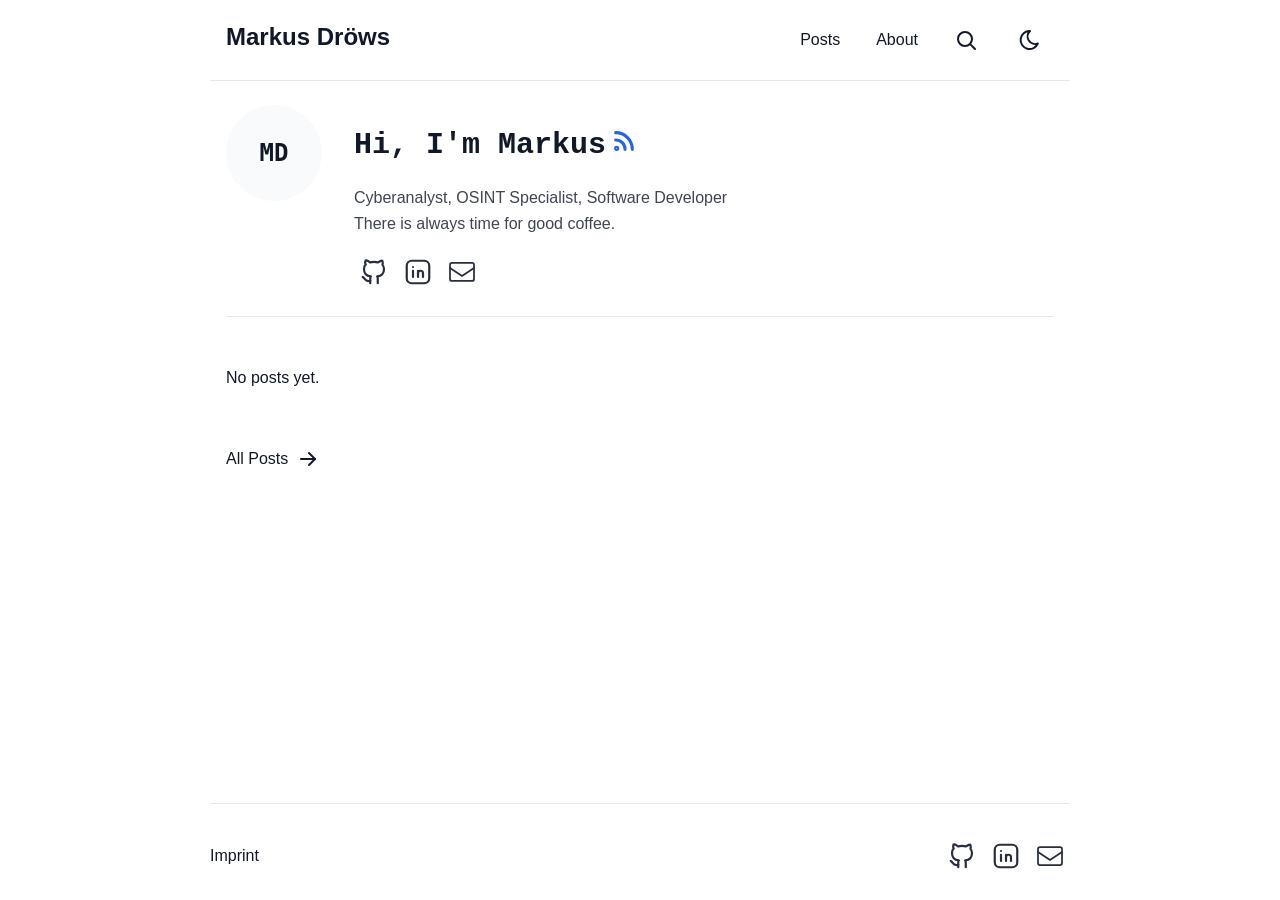
==== index.html @ 911dc452 "Initial commit by user" ====
<!DOCTYPE html>
<html lang="en">
<head>
    <meta charset="UTF-8">
    <meta name="viewport" content="width=device-width, initial-scale=1.0">
    <meta http-equiv="Content-Security-Policy" content="default-src 'none'; script-src 'self' 'sha256-+HMBJoeKaKxVa9408/956eni2EsOABhFgl+DxfxIeEg='; style-src 'self' 'unsafe-inline' https://fonts.googleapis.com; font-src https://fonts.gstatic.com; img-src 'self' data:; connect-src 'self'; frame-ancestors 'none';">
    <title>Markus Dröws</title>
    <meta name="description" content="Markus Dröws - Cyberanalyst, OSINT Specialist, Software Developer">
    <link rel="icon" type="image/x-icon" href="/favicon.ico">
    <link rel="preconnect" href="https://fonts.googleapis.com">
    <link rel="preconnect" href="https://fonts.gstatic.com" crossorigin>
    <link href="https://fonts.googleapis.com/css2?family=Fira+Code:wght@400;600&family=Nunito:wght@400;600;700&display=swap" rel="stylesheet">
    <script src="/js/marked.min.js" defer></script>
    <script src="/js/purify.min.js" defer></script>
    <script src="/js/posts.js" defer></script>
    <script src="/js/components.js" defer></script>
    <script src="/script.js" defer></script>
    <link rel="stylesheet" href="/styles.css">
    <style>
        h1, h2 { font-family: 'Liberation Mono', monospace; }
        body, h3, h4, h5, h6, p, a, li { font-family: 'Nunito', sans-serif; }
    </style>
</head>
<body>
    <header></header>

    <main id="main-content">
        <section id="hero">
            <div class="hero-content">
                <a href="about/" class="avatar-link">
                    <div class="avatar-placeholder">MD</div>
                </a>
                <div class="hero-text">
                    <div class="title-row">
                        <h1>Hi, I'm Markus</h1>
                        <a target="_blank" href="rss.xml" class="rss-link" aria-label="rss feed" title="RSS Feed">
                            <svg width="20" height="20" viewBox="0 0 24 24" fill="none" stroke="currentColor" stroke-width="2" stroke-linecap="round" stroke-linejoin="round">
                                <circle cx="5" cy="19" r="1"></circle>
                                <path d="M4 4a16 16 0 0 1 16 16"></path>
                                <path d="M4 11a9 9 0 0 1 9 9"></path>
                            </svg>
                        </a>
                    </div>
                    <p>
                        Cyberanalyst, OSINT Specialist, Software Developer<br>
                        There is always time for good coffee.
                    </p>
                    <div class="social-links">
                        <!-- GitHub -->
<a href="https://github.com/trabigator" class="social-link" title="GitHub">
<svg viewBox="0 0 24 24" width="24" height="24" fill="none"
stroke="currentColor" stroke-width="1.75"
stroke-linecap="round" stroke-linejoin="round">
<path d="M9 19c-4 1.5-4-2-6-3"/>
<path d="M15 21v-3.5c0-1 .1-1.5-.5-2 3-.35 5.5-1.5 5.5-6
0-1.2-.4-2.3-1.2-3.2.1-.3.5-1.6-.1-3.3
0 0-1.1-.3-3.5 1.3a11.8 11.8 0 0 0-6.4 0
C6.4 2.4 5.3 2.7 5.3 2.7c-.6 1.7-.2 3 .1 3.3
A4.6 4.6 0 0 0 4 9.5c0 4.5 2.5 5.6 5.5 6
-.6.5-.6 1.2-.5 2V21"/>
</svg>
</a>

<!-- X
<a href="#" class="social-link" title="X">
<svg viewBox="0 0 24 24" width="24" height="24" fill="none"
stroke="currentColor" stroke-width="1.75"
stroke-linecap="round" stroke-linejoin="round">
<path d="M4 4L20 20"/>
<path d="M20 4L4 20"/>
</svg>
</a>
-->
<!-- Bluesky
<a href="#" class="social-link" title="Bluesky">
<svg viewBox="0 0 24 24" width="24" height="24" fill="none"
stroke="currentColor" stroke-width="1.75"
stroke-linecap="round" stroke-linejoin="round">
<path d="M12 12c-1.5-2.5-4.5-5.5-7-7-1-.6-2-.4-2 .7
0 1.2.3 4 .6 5 .7 2.2 3 3 5.3 2.7
-2.8.5-5.2 1.7-2 5 3.5 3.6 4.6-.7 5.1-2.7
.5 2 1.6 6.3 5.1 2.7 3.2-3.3.8-4.5-2-5
2.3.3 4.6-.5 5.3-2.7.3-1 .6-3.8.6-5
0-1.1-1-1.3-2-.7-2.5 1.5-5.5 4.5-7 7z"/>
</svg>
</a>
-->
<!-- LinkedIn -->
<a href="https://www.linkedin.com/in/markus-d140821" class="social-link" title="LinkedIn">
<svg viewBox="0 0 24 24" width="24" height="24" fill="none"
stroke="currentColor" stroke-width="1.75"
stroke-linecap="round" stroke-linejoin="round">
<rect x="3" y="3" width="18" height="18" rx="4"/>
<path d="M8 11v5"/>
<path d="M8 8v.01"/>
<path d="M12 16v-5"/>
<path d="M16 16v-3a2 2 0 0 0-4 0"/>
</svg>
</a>

<!-- Email -->
<a href="mailto:markusword.de@proton.me" class="social-link" title="Email">
<svg width="28" height="18" viewBox="0 0 30 24" fill="none"
     stroke="currentColor" stroke-width="1.75"
     stroke-linecap="round" stroke-linejoin="round">
  <rect x="3" y="3" width="24" height="18" rx="2"></rect>
  <path d="M3 8l12 8 12-8"></path>
</svg>
</a>
                    </div>
                </div>
            </div>
        </section>
        <div class="divider"></div>

        <section id="recent-posts">
            <ul>
            </ul>
        </section>
        <div class="all-posts-link">
            <a href="posts/">
                All Posts
                <svg width="24" height="24" viewBox="0 0 24 24" fill="none" stroke="currentColor" stroke-width="2" stroke-linecap="round" stroke-linejoin="round">
                    <path d="M5 12h14"></path>
                    <path d="M13 18l6 -6"></path>
                    <path d="M13 6l6 6"></path>
                </svg>
            </a>
        </div>
    </main>

    <footer></footer>

    <script>
        document.addEventListener('DOMContentLoaded', async () => {
            const postsContainer = document.querySelector('#recent-posts ul');
            if (postsContainer) {
                const posts = await PostLoader.fetchPosts();
                PostLoader.renderPostList(posts.slice(0, 7), postsContainer);
            }
        });
    </script>
</body>
</html>
---- styles.css ----
@view-transition {
  navigation: auto;
}

:root {
    --bg-primary: #ffffff;
    --bg-secondary: #f9fafb;
    --text-primary: #111827;
    --text-secondary: #6b7280;
    --accent: #2563eb;
    --border: #e5e7eb;
    --icon-stroke: #6b7280;
}

[data-theme="dark"] {
    --bg-primary: #111827;
    --bg-secondary: #1f2937;
    --text-primary: #f9fafb;
    --text-secondary: #9ca3af;
    --accent: #60a5fa;
    --border: #374151;
    --icon-stroke: #9ca3af;
}

* {
    margin: 0;
    padding: 0;
    box-sizing: border-box;
}

html {
    font-family: -apple-system, BlinkMacSystemFont, "Segoe UI", Roboto, "Helvetica Neue", Arial, sans-serif;
    font-size: 16px;
    line-height: 1.6;
    color: var(--text-primary);
    background-color: var(--bg-primary);
    transition: background-color 0.3s ease, color 0.3s ease;
}

body {
    min-height: 100vh;
    display: flex;
    flex-direction: column;
}

a {
    color: inherit;
    text-decoration: none;
}

ul {
    list-style: none;
}

button {
    background: none;
    border: none;
    cursor: pointer;
    font: inherit;
    color: inherit;
}

#skip-to-content {
    position: absolute;
    top: -100px;
    left: 16px;
    z-index: 50;
    background: var(--bg-primary);
    color: var(--accent);
    padding: 8px 12px;
    border-radius: 4px;
    transition: top 0.2s;
}

#skip-to-content:focus {
    top: 16px;
}

#nav-container {
    max-width: 860px;
    margin: 0 auto;
    padding: 0 16px;
}

#top-nav-wrap {
    display: flex;
    justify-content: space-between;
    align-items: baseline;
    padding: 16px 0;
}

.site-title {
    font-size: 1.5rem;
    font-weight: 600;
    white-space: nowrap;
}

#nav-menu {
    display: flex;
    flex-direction: column;
    align-items: center;
}

#menu-btn {
    display: none;
    padding: 8px;
}

#menu-btn .icon {
    display: block;
}

#menu-items {
    display: flex;
    gap: 20px;
    align-items: center;
}

#menu-items li a,
#menu-items li button {
    padding: 4px 8px;
    font-weight: 500;
    transition: color 0.2s;
}

#menu-items li a:hover,
#menu-items li button:hover {
    color: var(--accent);
}

#menu-items li a.active {
    text-decoration: underline dashed var(--accent);
    text-underline-offset: 8px;
}

.icon-btn {
    display: flex;
    align-items: center;
    justify-content: center;
    padding: 12px;
}

@media (min-width: 641px) {
    #menu-items {
        display: flex !important;
    }
}

@media (max-width: 640px) {
    #menu-btn {
        display: block;
        align-self: flex-end;
    }

    #menu-items {
        display: none;
        flex-direction: column;
        width: 176px;
        margin-top: 16px;
        gap: 8px;
    }

    #menu-items:not(.hidden) {
        display: grid;
        grid-template-columns: 1fr 1fr;
    }

    #menu-items li a {
        display: block;
        text-align: center;
        padding: 12px;
    }

    #menu-items li .icon-btn {
        padding: 12px;
    }
}

#theme-btn {
    position: relative;
    width: 48px;
    height: 48px;
    transition: background-color 0.3s ease;
}

@media (max-width: 640px) {
    #theme-btn {
        width: 48px;
        height: 48px;
    }
}

#theme-btn svg {
    position: absolute;
    top: 50%;
    left: 50%;
    transform: translate(-50%, -50%);
    transition: opacity 0.4s ease, transform 0.4s ease;
}

.sun-icon {
    opacity: 1;
    transform: scale(1) rotate(0deg);
}

.moon-icon {
    opacity: 0;
    transform: scale(0) rotate(-90deg);
}

[data-theme="dark"] .sun-icon {
    opacity: 0;
    transform: scale(0) rotate(90deg);
}

[data-theme="dark"] .moon-icon {
    opacity: 1;
    transform: scale(1) rotate(0deg);
}

.divider {
    max-width: 860px;
    margin: 0 auto;
    border: 0;
    border-top: 1px solid var(--border);
}

main {
    max-width: 860px;
    width: 100%;
    margin: 0 auto;
    padding: 0 16px;
}

#hero {
    padding-top: 24px;
    padding-bottom: 16px;
}

.hero-content {
    display: flex;
    flex-direction: column;
    gap: 16px;
    align-items: center;
}

@media (min-width: 640px) {
    .hero-content {
        flex-direction: row;
        align-items: flex-start;
    }
}

.avatar-link {
    display: block;
    margin: 0 auto;
    transition: transform 0.3s, box-shadow 0.3s;
}

.avatar-link:hover .avatar {
    transform: scale(1.05);
    box-shadow: 0 10px 25px rgba(0, 0, 0, 0.15);
}

.avatar-placeholder {
    width: 96px;
    height: 96px;
    border-radius: 50%;
    background: var(--bg-secondary);
    display: flex;
    align-items: center;
    justify-content: center;
    font-family: 'Fira Code', monospace;
    font-size: 1.5rem;
    font-weight: 600;
    color: var(--text);
}

.hero-text {
    flex: 1;
    text-align: center;
}

@media (min-width: 640px) {
    .hero-text {
        text-align: left;
        padding-left: 16px;
    }
}

.title-row {
    display: flex;
    align-items: center;
    justify-content: center;
    gap: 8px;
}

@media (min-width: 640px) {
    .title-row {
        justify-content: flex-start;
    }
}

h1 {
    font-size: 1.5rem;
    font-weight: 700;
    margin: 8px 0;
}

@media (min-width: 640px) {
    h1 {
        font-size: 1.875rem;
        margin: 16px 0;
    }
}

.rss-link svg {
    stroke: var(--accent);
    stroke-width: 3;
    transform: scale(1.25);
}

.hero-text p {
    opacity: 0.8;
}

.social-links {
    display: flex;
    justify-content: center;
    gap: 4px;
    margin-top: 16px;
    flex-wrap: wrap;
}

@media (min-width: 640px) {
    .social-links {
        justify-content: flex-start;
    }
}

.social-link {
    display: inline-block;
    padding: 8px;
    transition: transform 0.2s, color 0.2s;
}

.social-link:hover {
    color: var(--accent);
    transform: rotate(6deg);
}

.social-link svg {
    display: inline-block;
    width: 24px;
    height: 24px;
    transform: scale(1.25);
    opacity: 0.9;
}

@media (max-width: 640px) {
    .social-link svg {
        transform: scale(1.25);
    }
}

#recent-posts {
    padding-top: 48px;
    padding-bottom: 24px;
}

#recent-posts ul li {
    margin: 32px 0;
}

.post-item h3 {
    font-size: 1.125rem;
    font-weight: 500;
    text-decoration: dashed;
    text-underline-offset: 4px;
}

.post-link {
    display: inline-block;
    color: var(--accent);
    text-decoration: dashed;
}

.post-link:hover {
    text-decoration: underline;
    text-underline-offset: 4px;
}

.post-meta {
    display: flex;
    align-items: center;
    gap: 12px;
    margin-bottom: 12px;
}

.post-meta .date {
    display: flex;
    align-items: center;
    gap: 8px;
    opacity: 0.8;
}

.post-meta svg {
    display: inline-block;
    width: 20px;
    height: 20px;
    min-width: 20px;
}

@media (max-width: 640px) {
    .post-meta svg {
        width: 16px;
        height: 16px;
        min-width: 16px;
    }
}

.post-meta time {
    font-size: 0.875rem;
    font-style: italic;
}

.read-time {
    font-size: 0.875rem;
    font-style: italic;
    opacity: 0.8;
}

.post-item > p {
    opacity: 0.8;
    flex: 1;
}

.all-posts-link {
    display: flex;
    justify-content: space-between;
    align-items: center;
    flex-wrap: wrap;
    gap: 1rem;
    margin: 32px 0;
}

.all-posts-link a {
    display: inline-flex;
    align-items: center;
    gap: 8px;
    color: inherit;
    transition: color 0.2s;
}

.all-posts-link a:hover {
    color: var(--accent);
}

.all-posts-link svg {
    display: inline-block;
    vertical-align: middle;
}

.post-nav-row {
    display: flex;
    justify-content: space-between;
    align-items: center;
    flex-wrap: wrap;
    gap: 1rem;
    margin: 32px 0;
}

.back-link {
    display: inline-flex;
    align-items: center;
    gap: 8px;
    color: inherit;
    transition: color 0.2s;
}

.back-link:hover {
    color: var(--accent);
}

.post-nav-links {
    display: flex;
    gap: 8px;
}

footer {
    width: 100%;
    max-width: 860px;
    margin: auto auto 0;
}

.footer-content {
    display: flex;
    flex-direction: column;
    align-items: center;
    justify-content: space-between;
    padding: 24px 16px;
}

@media (min-width: 640px) {
    .footer-content {
        flex-direction: row-reverse;
        padding: 16px 0;
    }
}

.footer-credit {
    display: flex;
    align-items: center;
    white-space: nowrap;
    margin-top: 8px;
    gap: 16px;
}

.footer-credit a {
    transition: color 0.2s;
}

.footer-credit a:hover {
    color: var(--accent);
}

.hidden {
    display: none !important;
}

.sr-only {
    position: absolute;
    width: 1px;
    height: 1px;
    padding: 0;
    margin: -1px;
    overflow: hidden;
    clip: rect(0, 0, 0, 0);
    white-space: nowrap;
    border: 0;
}

.markdown-content {
    line-height: 1.7;
}

.markdown-content h1,
.markdown-content h2,
.markdown-content h3,
.markdown-content h4,
.markdown-content h5,
.markdown-content h6 {
    margin-top: 1.5em;
    margin-bottom: 0.5em;
}

.markdown-content p {
    margin-bottom: 1em;
}

.markdown-content strong {
    font-weight: 700;
}

.markdown-content em {
    font-style: italic;
}

.markdown-content u {
    text-decoration: underline;
}

.markdown-content a {
    color: var(--link);
}

.markdown-content a:hover {
    text-decoration: underline;
}

.markdown-content code {
    font-family: 'Fira Code', monospace;
    background: var(--bg-secondary);
    padding: 0.2em 0.4em;
    border-radius: 4px;
    font-size: 0.9em;
}

.markdown-content pre {
    background: var(--bg-secondary);
    padding: 1em;
    border-radius: 8px;
    overflow-x: auto;
    margin: 1em 0;
}

.markdown-content pre code {
    background: none;
    padding: 0;
}

.markdown-content blockquote {
    border-left: 4px solid var(--border);
    padding-left: 1em;
    margin: 1em 0;
    font-style: italic;
    color: var(--text-secondary);
}

.markdown-content img {
    max-width: 100%;
    height: auto;
    border-radius: 8px;
    margin: 1em 0;
}

.markdown-content ul,
.markdown-content ol {
    padding-left: 1.5em;
    margin: 1em 0;
}

.markdown-content li {
    margin-bottom: 0.5em;
}

.markdown-content hr {
    border: none;
    border-top: 1px solid var(--border);
    margin: 2em 0;
}

.post-header {
    margin-bottom: 2em;
}

.post-header h1 {
    margin-bottom: 0.5em;
}

.page-content {
    max-width: 860px;
    margin: 0 auto;
    padding: 2rem 0rem;
}

.page-content h1 {
    margin-bottom: 1.5rem;
}

.page-content p {
    margin-bottom: 1rem;
    color: var(--text-secondary);
}

.search-page {
    max-width: 860px;
    margin: 0 auto;
    padding: 2rem 0rem;
}

.search-page h1 {
    margin-bottom: 1.5rem;
}

.search-form {
    margin-bottom: 2rem;
}

.search-form input {
    width: 100%;
    padding: 12px 16px;
    font-size: 1rem;
    border: 1px solid var(--border);
    border-radius: 8px;
    background: var(--bg-secondary);
    color: var(--text-primary);
    outline: none;
    transition: border-color 0.2s, box-shadow 0.2s;
}

.search-form input:focus {
    border-color: var(--accent);
    box-shadow: 0 0 0 3px rgba(37, 99, 235, 0.1);
}

#search-results {
    display: flex;
    flex-direction: column;
    gap: 1.5rem;
}

#search-empty {
    color: var(--text-secondary);
    text-align: center;
    padding: 2rem;
}

#all-posts {
    max-width: 860px;
    margin: 0 auto;
    padding: 2rem 0rem;
}

#all-posts h1 {
    margin-bottom: 2rem;
}

#all-posts ul {
    list-style: none;
    padding: 0;
}

.year-group {
    margin-bottom: 2.5rem;
}

.year-header {
    font-size: 1.5rem;
    margin-bottom: 1.5rem;
    padding-bottom: 0.5rem;
    border-bottom: 1px solid var(--border);
    display: flex;
    align-items: baseline;
    gap: 0.5rem;
}

.year-count {
    font-size: 1rem;
    color: var(--text-secondary);
    font-weight: normal;
}

.month-group {
    margin-bottom: 1.5rem;
}

.month-header {
    font-size: 1.1rem;
    color: var(--text-secondary);
    margin-bottom: 1rem;
    margin-top: 1.5rem;
}

.month-posts {
    list-style: none;
    padding: 0;
}

.month-posts li {
    margin-bottom: 1.5rem;
}

.month-posts .post-link h3 {
    font-size: 1.1rem;
    font-weight: 600;
    margin-bottom: 0.25rem;
    transition: color 0.2s;
}

.month-posts .post-link:hover h3 {
    color: var(--accent);
}

.month-posts .post-meta {
    font-size: 0.875rem;
    color: var(--text-secondary);
    margin-bottom: 0.5rem;
}

.month-posts .post-meta .read-time {
    margin-left: 0.5rem;
}

.month-posts p {
    font-size: 0.95rem;
    color: var(--text-secondary);
    line-height: 1.5;
}

.post-tags {
    display: flex;
    flex-wrap: wrap;
    gap: 8px;
    padding-top: 1.5rem;
    border-top: 1px dotted var(--border);
}

.tag {
    display: inline-block;
    font-size: 1.2em;
    color: var(--text-primary);
    text-decoration: none;
    transition: color 0.2s;
    font-family: 'Fira Code', monospace;
}

.tag:hover {
    color: var(--accent);
    text-decoration: underline dashed;
    text-underline-offset: 8px;
}

.share-section {
    margin-top: 1rem;
    display: flex;
    align-items: center;
    gap: 12px;
    flex-wrap: wrap;
}

.share-label {
    font-weight: 500;
    color: var(--text-secondary);
}

.share-buttons {
    display: flex;
    gap: 8px;
}

.share-btn {
    display: flex;
    align-items: center;
    justify-content: center;
    width: 36px;
    height: 36px;
    border-radius: 50%;
    background: var(--bg-secondary);
    color: var(--text-secondary);
    transition: background-color 0.2s, color 0.2s;
}

.share-btn:hover {
    background: var(--accent);
    color: white;
}

.post-nav-links {
    display: flex;
    gap: 8px;
}

.post-nav-link {
    display: flex;
    align-items: flex-start;
    gap: 8px;
    padding: 8px 12px;
    border-radius: 6px;
    transition: color 0.2s;
    text-decoration: none;
}

.post-nav-link:hover .post-nav-title {
    color: var(--accent);
}

.post-nav-link svg {
    flex-shrink: 0;
    margin-top: 4px;
}

.post-nav-label {
    display: block;
    font-size: 0.75rem;
    color: var(--text-secondary);
    text-transform: uppercase;
    letter-spacing: 0.05em;
    text-align: right;
}

.post-nav-link:hover .post-nav-label {
    color: var(--text-secondary);
}

.post-nav-title {
    display: block;
    font-weight: 600;
    font-size: 0.95rem;
    white-space: nowrap;
    overflow: hidden;
    text-overflow: ellipsis;
    max-width: 200px;
    text-align: right;
}

.back-to-top {
    position: fixed;
    bottom: 24px;
    right: 24px;
    display: flex;
    align-items: center;
    justify-content: center;
    width: 48px;
    height: 48px;
    border-radius: 50%;
    background: var(--accent);
    color: white;
    cursor: pointer;
    box-shadow: 0 4px 12px rgba(0, 0, 0, 0.15);
    transition: transform 0.2s, box-shadow 0.2s;
    z-index: 100;
}

.back-to-top:hover {
    transform: translateY(-2px);
    box-shadow: 0 6px 16px rgba(0, 0, 0, 0.2);
}

.tags-page {
    max-width: 860px;
    margin: 0 auto;
    padding: 2rem 0rem;
}

.tags-page h1 {
    margin-bottom: 0.5rem;
}

.tag-description {
    color: var(--text-secondary);
    margin-bottom: 2rem;
    font-size: 1.1rem;
}

.tag-posts {
    list-style: none;
    padding: 0;
}

.tag-posts li {
    margin-bottom: 2rem;
}

.tag-posts .no-posts {
    color: var(--text-secondary);
    text-align: center;
    padding: 2rem;
}

.pagination {
    display: flex;
    justify-content: center;
    align-items: center;
    gap: 16px;
    margin-top: 3rem;
    padding-top: 2rem;
    border-top: 1px solid var(--border);
}

.pagination-btn {
    padding: 8px 16px;
    background: var(--bg-secondary);
    border-radius: 6px;
    color: var(--text-primary);
    transition: background-color 0.2s, color 0.2s;
}

.pagination-btn:hover {
    background: var(--accent);
    color: white;
}

.pagination-info {
    color: var(--text-secondary);
    font-size: 0.9rem;
}

.newsletter-section {
    max-width: 860px;
    margin: 0 auto;
    padding: 2rem 0;
}

.newsletter-box {
    border: 1px solid var(--border);
    border-radius: 8px;
    padding: 1.5rem 1.5rem;
    margin: 1rem 0 2rem 0;
}

.newsletter-box p {
    color: var(--text-secondary);
    font-size: 0.875rem;
    margin: 1rem 0;
}

.newsletter-form {
    display: flex;
    flex-wrap: wrap;
    gap: 0.75rem;
}

.newsletter-form input[type="text"],
.newsletter-form input[type="email"] {
    flex: 1;
    min-width: 150px;
    padding: 0.5rem 1rem;
    font-size: 1rem;
    border: 1px solid var(--border);
    border-radius: 6px;
    background: var(--bg-primary);
    color: var(--text-primary);
    outline: none;
    transition: border-color 0.2s, box-shadow 0.2s;
}

.newsletter-form input[type="text"]::placeholder,
.newsletter-form input[type="email"]::placeholder {
    color: var(--text-secondary);
    opacity: 0.7;
}

.newsletter-form input[type="text"]:focus,
.newsletter-form input[type="email"]:focus {
    border-color: var(--accent);
    box-shadow: 0 0 0 2px rgba(37, 99, 235, 0.2);
}

.newsletter-form input[type="submit"] {
    padding: 0.5rem 1.5rem;
    font-size: 1rem;
    font-weight: 500;
    border: none;
    border-radius: 6px;
    background: var(--accent);
    color: white;
    cursor: pointer;
    transition: background-color 0.2s;
    white-space: nowrap;
}

.newsletter-form input[type="submit"]:hover {
    background: #1d4ed8;
}

.newsletter-form .newsletter-note {
    width: 100%;
    font-size: 0.75rem;
    color: var(--text-secondary);
    margin-top: 0.75rem;
    margin-bottom: 0;
}
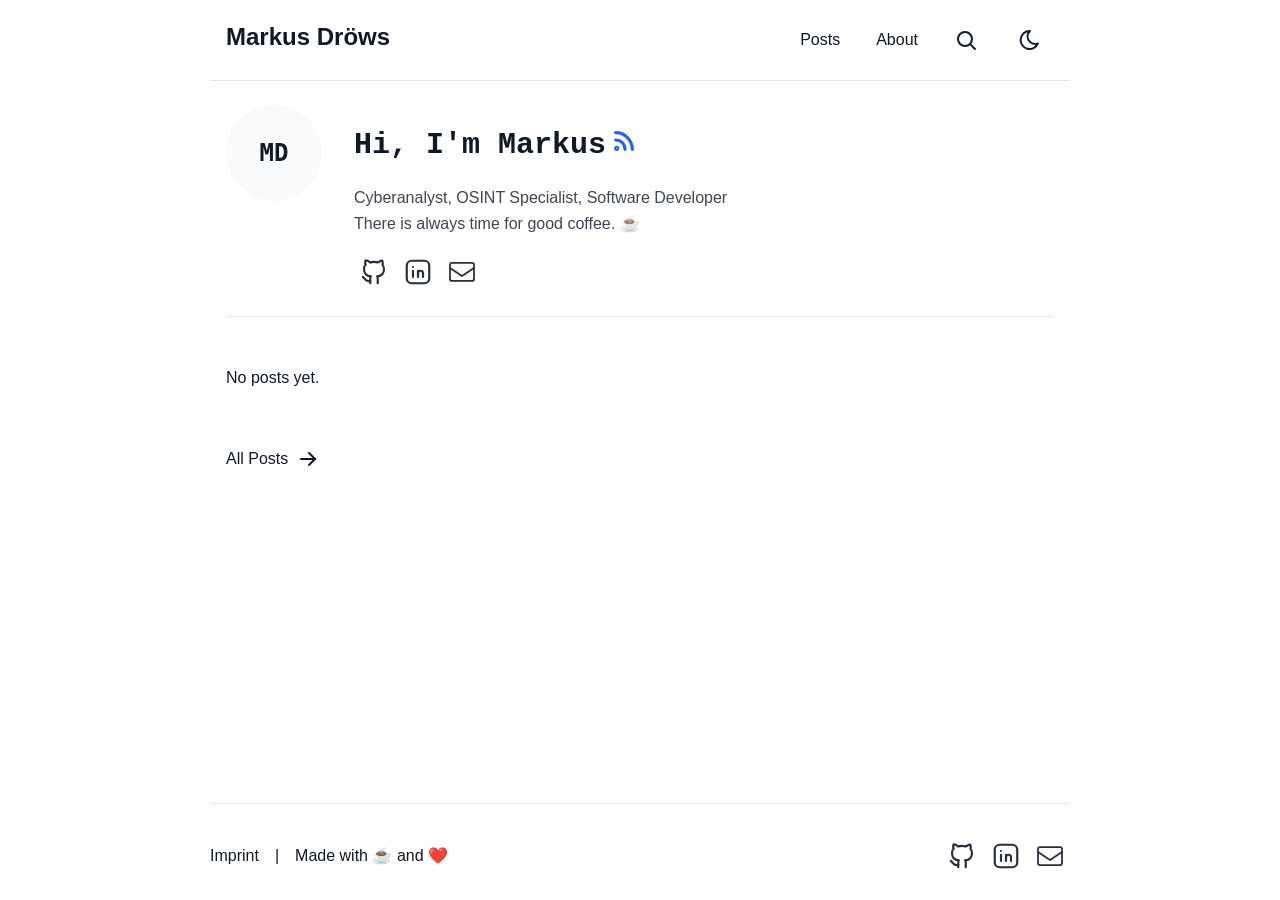
==== commit b4a31121: "update About / Imprint" ====
--- a/index.html
+++ b/index.html
@@ -43,11 +43,11 @@
                     </div>
                     <p>
                         Cyberanalyst, OSINT Specialist, Software Developer<br>
-                        There is always time for good coffee.
+                        There is always time for good coffee. ☕
                     </p>
                     <div class="social-links">
                         <!-- GitHub -->
-<a href="https://github.com/trabigator" class="social-link" title="GitHub">
+<a target="_blank" href="https://github.com/trabigator" class="social-link" title="GitHub">
 <svg viewBox="0 0 24 24" width="24" height="24" fill="none"
 stroke="currentColor" stroke-width="1.75"
 stroke-linecap="round" stroke-linejoin="round">
@@ -86,7 +86,7 @@
 </a>
 -->
 <!-- LinkedIn -->
-<a href="https://www.linkedin.com/in/markus-d140821" class="social-link" title="LinkedIn">
+<a target="_blank" href="https://www.linkedin.com/in/markus-d140821" class="social-link" title="LinkedIn">
 <svg viewBox="0 0 24 24" width="24" height="24" fill="none"
 stroke="currentColor" stroke-width="1.75"
 stroke-linecap="round" stroke-linejoin="round">
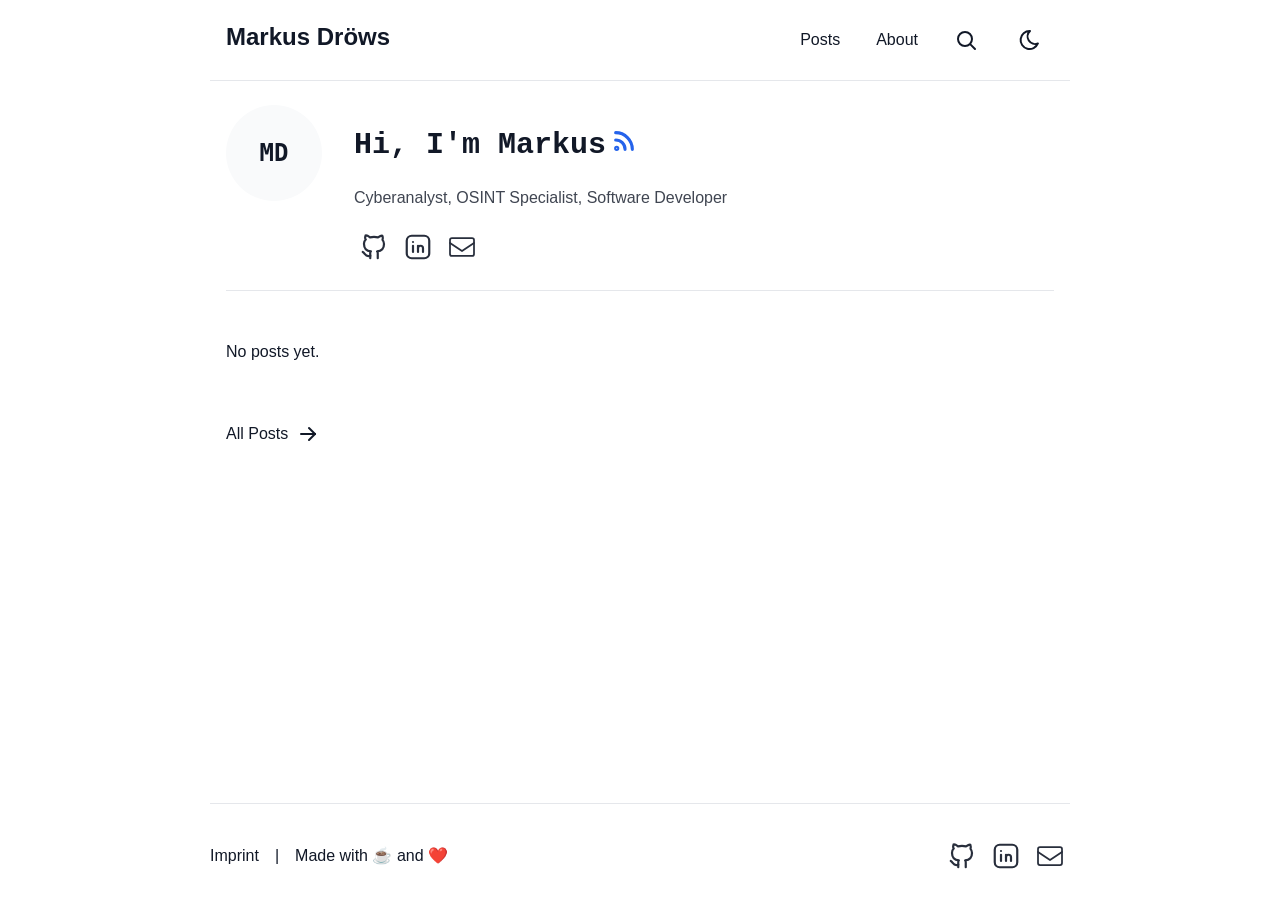
==== commit 29b4b62f: "content updates" ====
--- a/index.html
+++ b/index.html
@@ -3,7 +3,8 @@
 <head>
     <meta charset="UTF-8">
     <meta name="viewport" content="width=device-width, initial-scale=1.0">
-    <meta http-equiv="Content-Security-Policy" content="default-src 'none'; script-src 'self' 'sha256-+HMBJoeKaKxVa9408/956eni2EsOABhFgl+DxfxIeEg='; style-src 'self' 'unsafe-inline' https://fonts.googleapis.com; font-src https://fonts.gstatic.com; img-src 'self' data:; connect-src 'self'; frame-ancestors 'none';">
+    <script>(function(){var t=localStorage.getItem("theme");if(t==="dark"||(!t&&window.matchMedia("(prefers-color-scheme: dark)").matches)){document.documentElement.setAttribute("data-theme","dark");}})();</script>
+    <meta http-equiv="Content-Security-Policy" content="default-src 'none'; script-src 'self' 'sha256-+HMBJoeKaKxVa9408/956eni2EsOABhFgl+DxfxIeEg=' 'sha256-XqbVS4YORCWTwL37RzrpuXNMM5StpCb5SRo1KwkmOYA='; style-src 'self' 'unsafe-inline' https://fonts.googleapis.com; font-src https://fonts.gstatic.com; img-src 'self' data:; connect-src 'self'; frame-ancestors 'none';">
     <title>Markus Dröws</title>
     <meta name="description" content="Markus Dröws - Cyberanalyst, OSINT Specialist, Software Developer">
     <link rel="icon" type="image/x-icon" href="/favicon.ico">
@@ -42,8 +43,7 @@
                         </a>
                     </div>
                     <p>
-                        Cyberanalyst, OSINT Specialist, Software Developer<br>
-                        There is always time for good coffee. ☕
+                        Cyberanalyst, OSINT Specialist, Software Developer
                     </p>
                     <div class="social-links">
                         <!-- GitHub -->
--- a/styles.css
+++ b/styles.css
@@ -651,6 +651,7 @@
 .page-content p {
     margin-bottom: 1rem;
     color: var(--text-secondary);
+    font-size: 1.15rem;
 }
 
 .search-page {
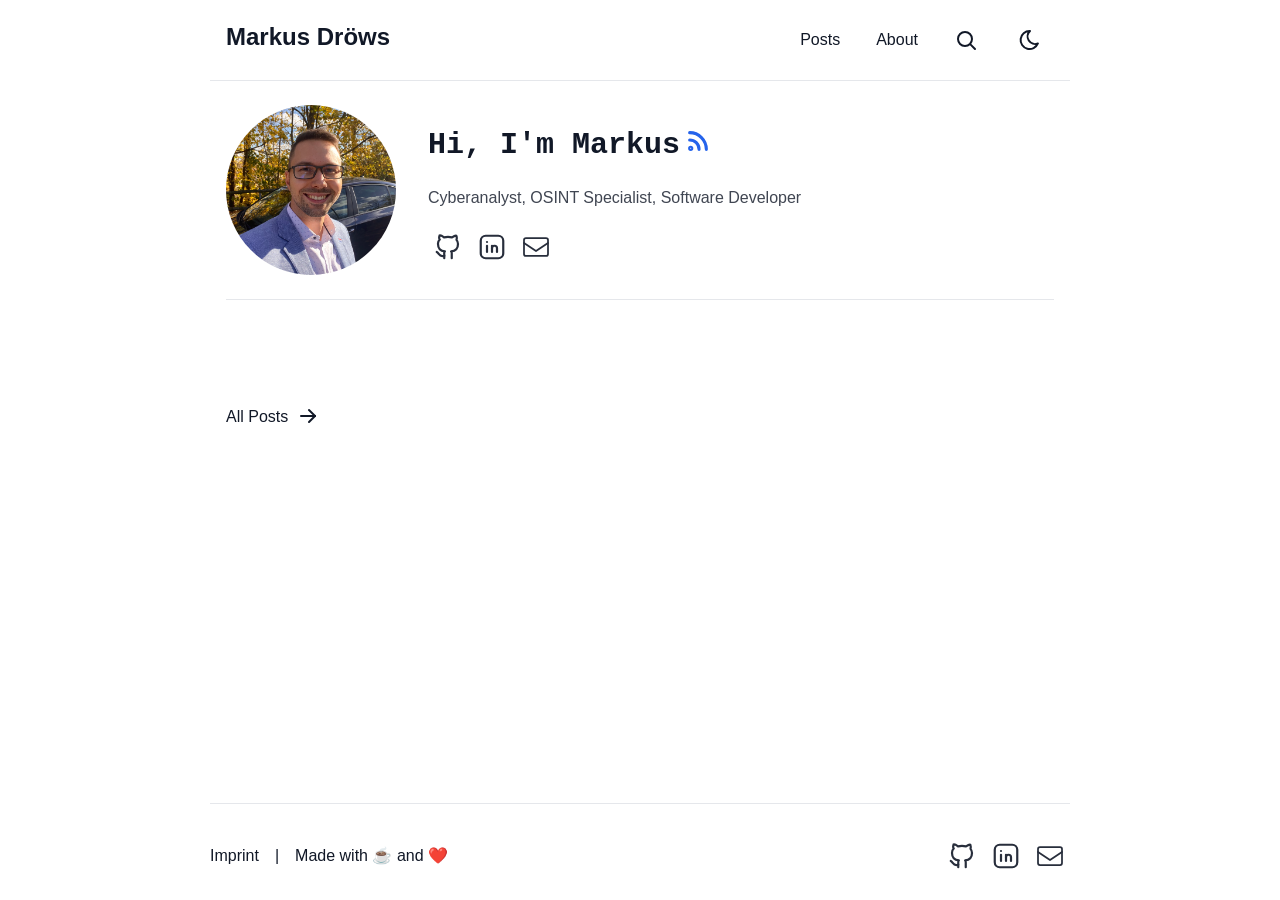
==== commit faae69af: "added avatar" ====
--- a/index.html
+++ b/index.html
@@ -4,7 +4,7 @@
     <meta charset="UTF-8">
     <meta name="viewport" content="width=device-width, initial-scale=1.0">
     <script>(function(){var t=localStorage.getItem("theme");if(t==="dark"||(!t&&window.matchMedia("(prefers-color-scheme: dark)").matches)){document.documentElement.setAttribute("data-theme","dark");}})();</script>
-    <meta http-equiv="Content-Security-Policy" content="default-src 'none'; script-src 'self' 'sha256-+HMBJoeKaKxVa9408/956eni2EsOABhFgl+DxfxIeEg=' 'sha256-XqbVS4YORCWTwL37RzrpuXNMM5StpCb5SRo1KwkmOYA='; style-src 'self' 'unsafe-inline' https://fonts.googleapis.com; font-src https://fonts.gstatic.com; img-src 'self' data:; connect-src 'self'; frame-ancestors 'none';">
+    <meta http-equiv="Content-Security-Policy" content="default-src 'none'; script-src 'self' 'sha256-XqbVS4YORCWTwL37RzrpuXNMM5StpCb5SRo1KwkmOYA='; style-src 'self' 'unsafe-inline' https://fonts.googleapis.com; font-src https://fonts.gstatic.com; img-src 'self' data:; connect-src 'self';">
     <title>Markus Dröws</title>
     <meta name="description" content="Markus Dröws - Cyberanalyst, OSINT Specialist, Software Developer">
     <link rel="icon" type="image/x-icon" href="/favicon.ico">
@@ -15,6 +15,8 @@
     <script src="/js/purify.min.js" defer></script>
     <script src="/js/posts.js" defer></script>
     <script src="/js/components.js" defer></script>
+    <script src="/js/init.js" defer></script>
+    <script src="/js/page-home.js" defer></script>
     <script src="/script.js" defer></script>
     <link rel="stylesheet" href="/styles.css">
     <style>
@@ -29,7 +31,7 @@
         <section id="hero">
             <div class="hero-content">
                 <a href="about/" class="avatar-link">
-                    <div class="avatar-placeholder">MD</div>
+                    <img src="/avatar.jpeg" alt="Markus Dröws" class="avatar" width="170" height="170">
                 </a>
                 <div class="hero-text">
                     <div class="title-row">
@@ -131,14 +133,5 @@
 
     <footer></footer>
 
-    <script>
-        document.addEventListener('DOMContentLoaded', async () => {
-            const postsContainer = document.querySelector('#recent-posts ul');
-            if (postsContainer) {
-                const posts = await PostLoader.fetchPosts();
-                PostLoader.renderPostList(posts.slice(0, 7), postsContainer);
-            }
-        });
-    </script>
 </body>
 </html>
--- a/styles.css
+++ b/styles.css
@@ -274,6 +274,13 @@
     font-size: 1.5rem;
     font-weight: 600;
     color: var(--text);
+}
+
+.avatar {
+    width: 170px;
+    height: 170px;
+    border-radius: 50%;
+    object-fit: cover;
 }
 
 .hero-text {
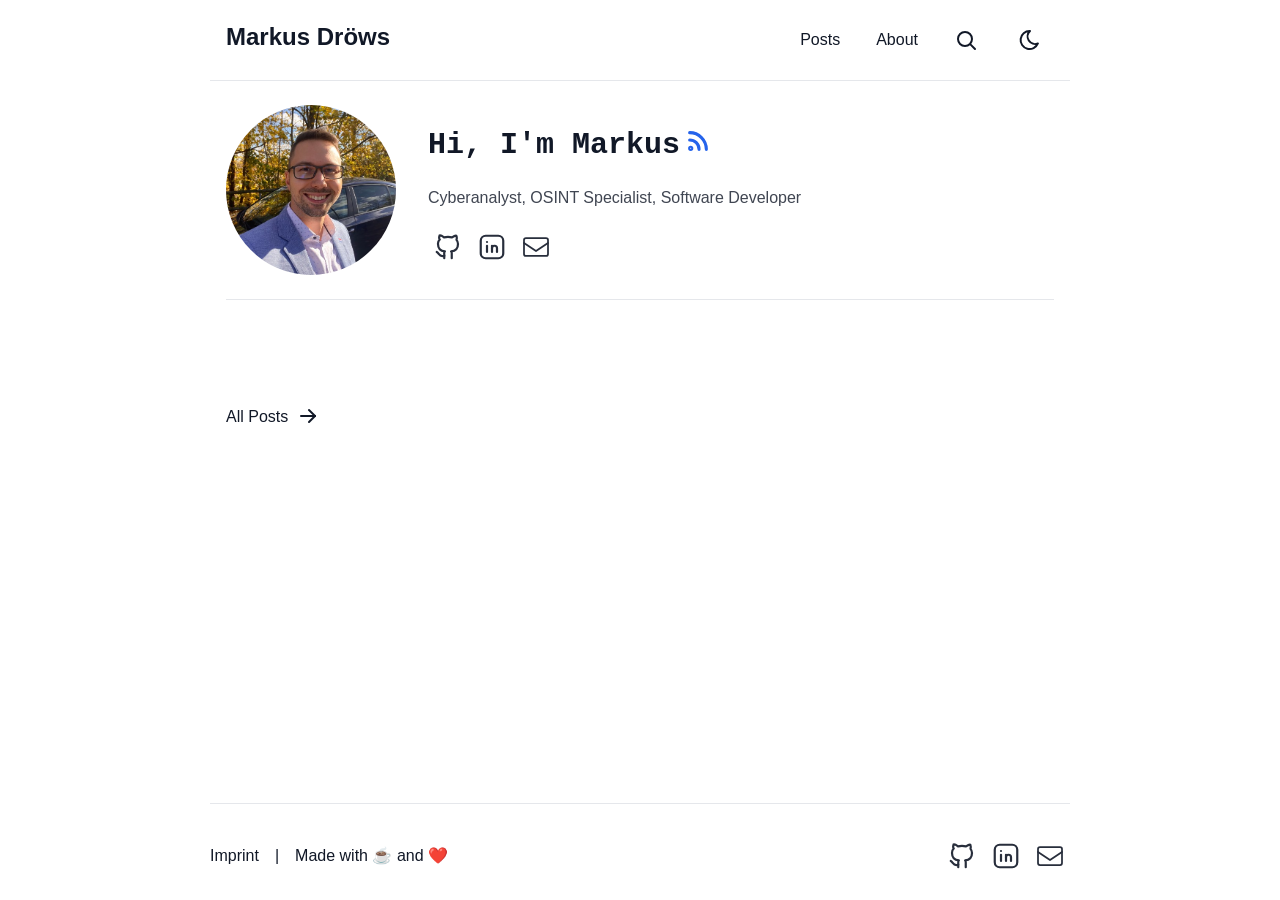
==== commit a9080afd: "update - seo optimization" ====
--- a/index.html
+++ b/index.html
@@ -7,6 +7,35 @@
     <meta http-equiv="Content-Security-Policy" content="default-src 'none'; script-src 'self' 'sha256-XqbVS4YORCWTwL37RzrpuXNMM5StpCb5SRo1KwkmOYA='; style-src 'self' 'unsafe-inline' https://fonts.googleapis.com; font-src https://fonts.gstatic.com; img-src 'self' data:; connect-src 'self';">
     <title>Markus Dröws</title>
     <meta name="description" content="Markus Dröws - Cyberanalyst, OSINT Specialist, Software Developer">
+    <meta property="og:site_name" content="Markus Dröws">
+    <meta property="og:type" content="website">
+    <meta property="og:url" content="https://www.markusword.de/">
+    <meta property="og:title" content="Markus Dröws">
+    <meta property="og:description" content="Markus Dröws - Cyberanalyst, OSINT Specialist, Software Developer">
+    <meta property="og:image" content="https://www.markusword.de/avatar.jpeg">
+    <meta property="og:locale" content="en_US">
+    <meta name="twitter:card" content="summary_large_image">
+    <meta name="twitter:site" content="@trabigator">
+    <meta name="twitter:creator" content="@trabigator">
+    <meta name="twitter:title" content="Markus Dröws">
+    <meta name="twitter:description" content="Cyberanalyst, OSINT Specialist, Software Developer">
+    <meta name="twitter:image" content="https://www.markusword.de/avatar.jpeg">
+    <link rel="canonical" href="https://www.markusword.de/">
+    <script type="application/ld+json">
+    {
+      "@context": "https://schema.org",
+      "@type": "Person",
+      "name": "Markus Dröws",
+      "url": "https://www.markusword.de",
+      "jobTitle": "Cyberanalyst, OSINT Specialist",
+      "description": "Cyberanalyst, OSINT Specialist, and Software Developer",
+      "sameAs": [
+        "https://github.com/trabigator",
+        "https://www.linkedin.com/in/markus-d140821"
+      ],
+      "knowsAbout": ["OSINT", "Cyber Analysis", "Software Development", "Law Enforcement Technology"]
+    }
+    </script>
     <link rel="icon" type="image/x-icon" href="/favicon.ico">
     <link rel="preconnect" href="https://fonts.googleapis.com">
     <link rel="preconnect" href="https://fonts.gstatic.com" crossorigin>
@@ -31,7 +60,7 @@
         <section id="hero">
             <div class="hero-content">
                 <a href="about/" class="avatar-link">
-                    <img src="/avatar.jpeg" alt="Markus Dröws" class="avatar" width="170" height="170">
+                    <img src="/avatar.jpeg" alt="Markus Dröws" class="avatar" width="170" height="170" loading="lazy">
                 </a>
                 <div class="hero-text">
                     <div class="title-row">
--- a/styles.css
+++ b/styles.css
@@ -254,7 +254,11 @@
 .avatar-link {
     display: block;
     margin: 0 auto;
-    transition: transform 0.3s, box-shadow 0.3s;
+}
+
+.avatar {
+    transition: transform 0.3s ease, box-shadow 0.3s ease;
+    transform: scale(1);
 }
 
 .avatar-link:hover .avatar {
@@ -627,6 +631,18 @@
     margin: 1em 0;
 }
 
+.markdown-content ul {
+    list-style: disc;
+}
+
+.markdown-content ul ul {
+    list-style: circle;
+}
+
+.markdown-content ol {
+    list-style: decimal;
+}
+
 .markdown-content li {
     margin-bottom: 0.5em;
 }
@@ -885,11 +901,11 @@
     display: block;
     font-weight: 600;
     font-size: 0.95rem;
-    white-space: nowrap;
-    overflow: hidden;
-    text-overflow: ellipsis;
     max-width: 200px;
     text-align: right;
+    word-break: normal;
+    overflow-wrap: break-word;
+    hyphens: auto;
 }
 
 .back-to-top {
@@ -978,6 +994,10 @@
     max-width: 860px;
     margin: 0 auto;
     padding: 2rem 0;
+}
+
+.newsletter-section h2 {
+    margin-top: 0;
 }
 
 .newsletter-box {
